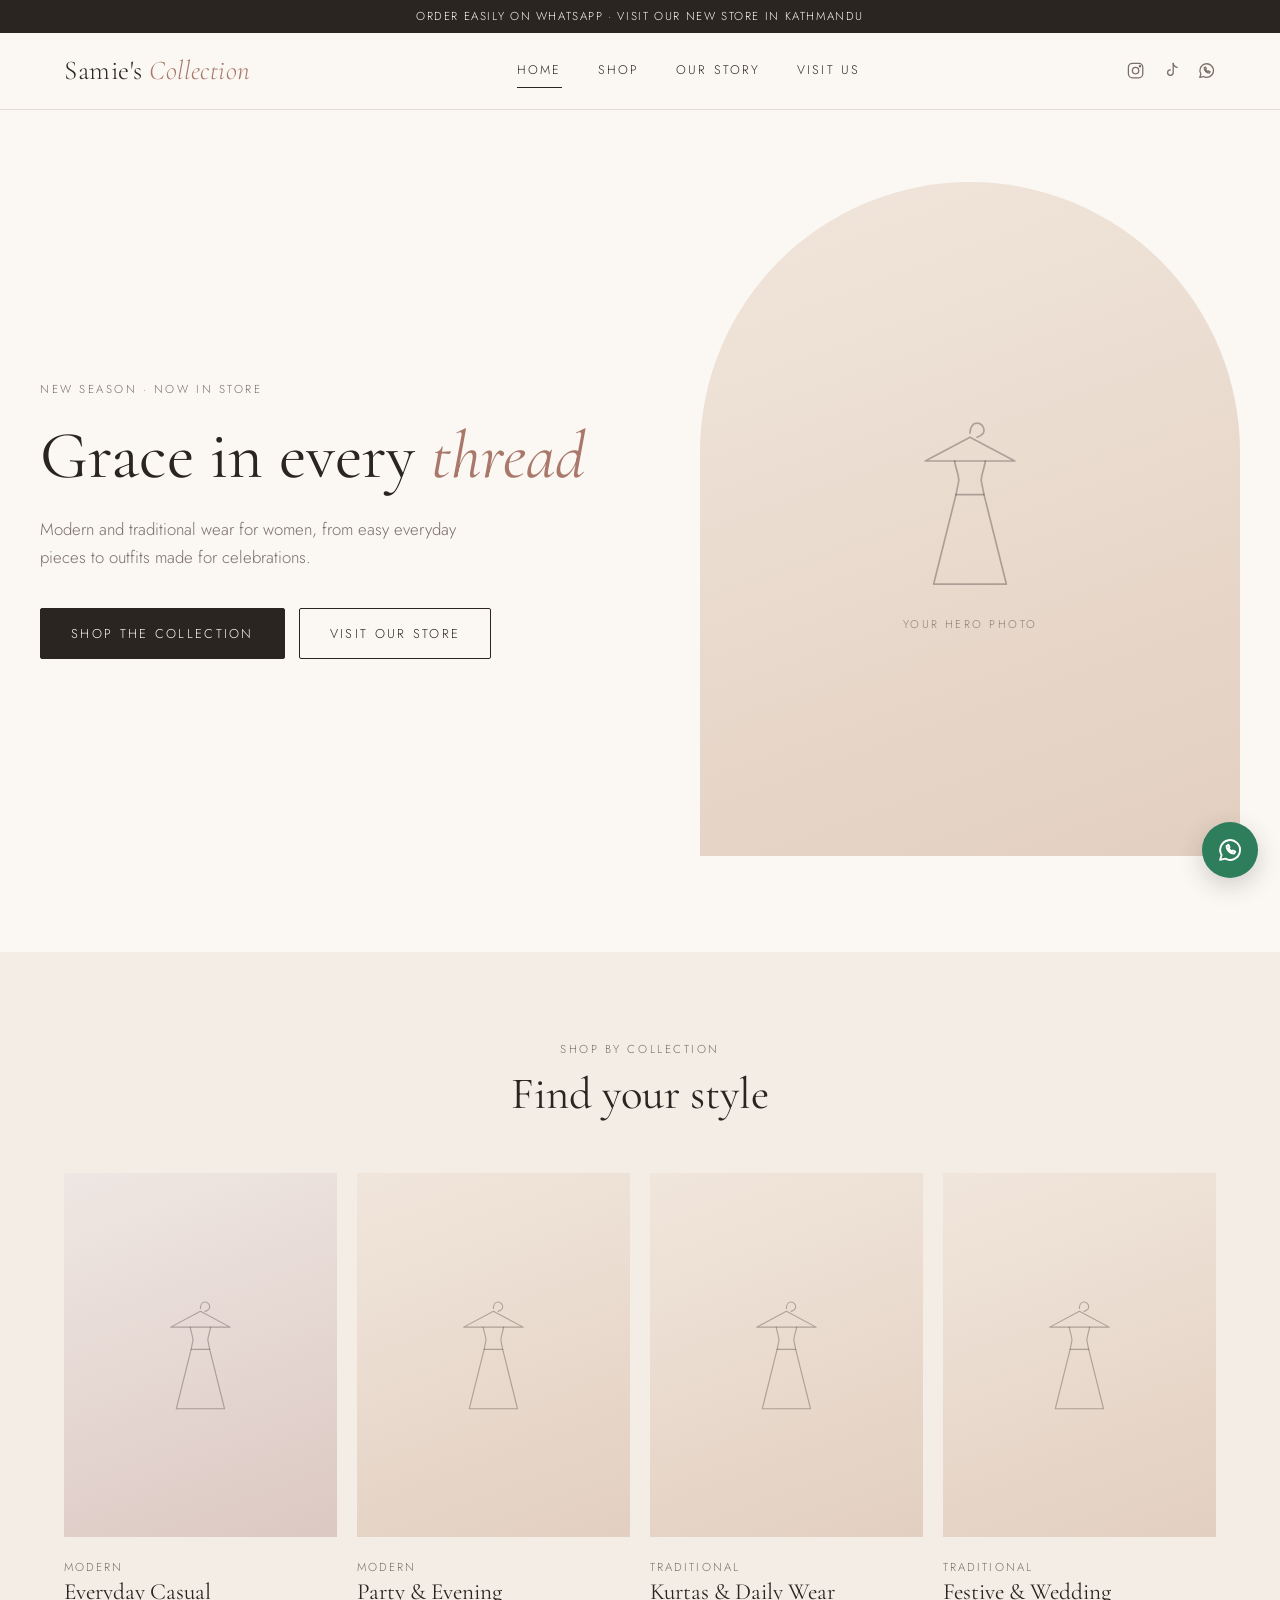
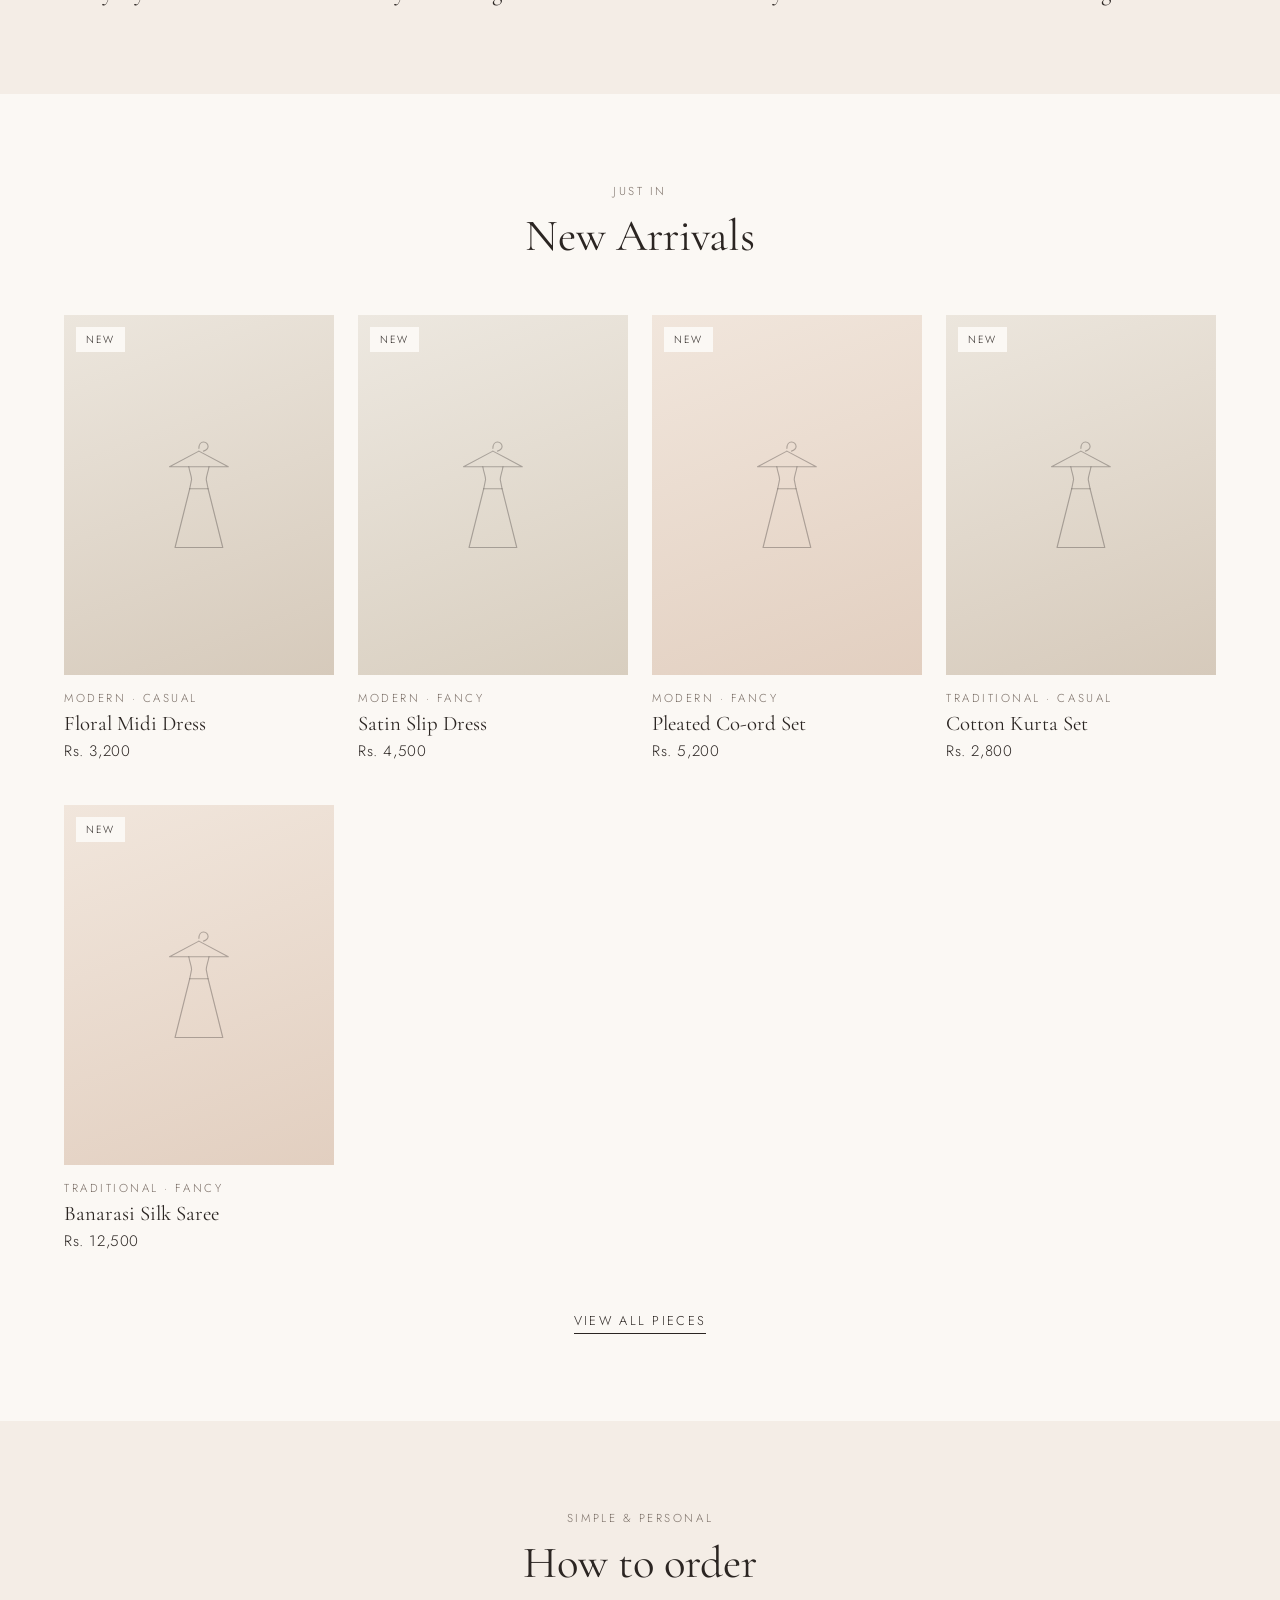
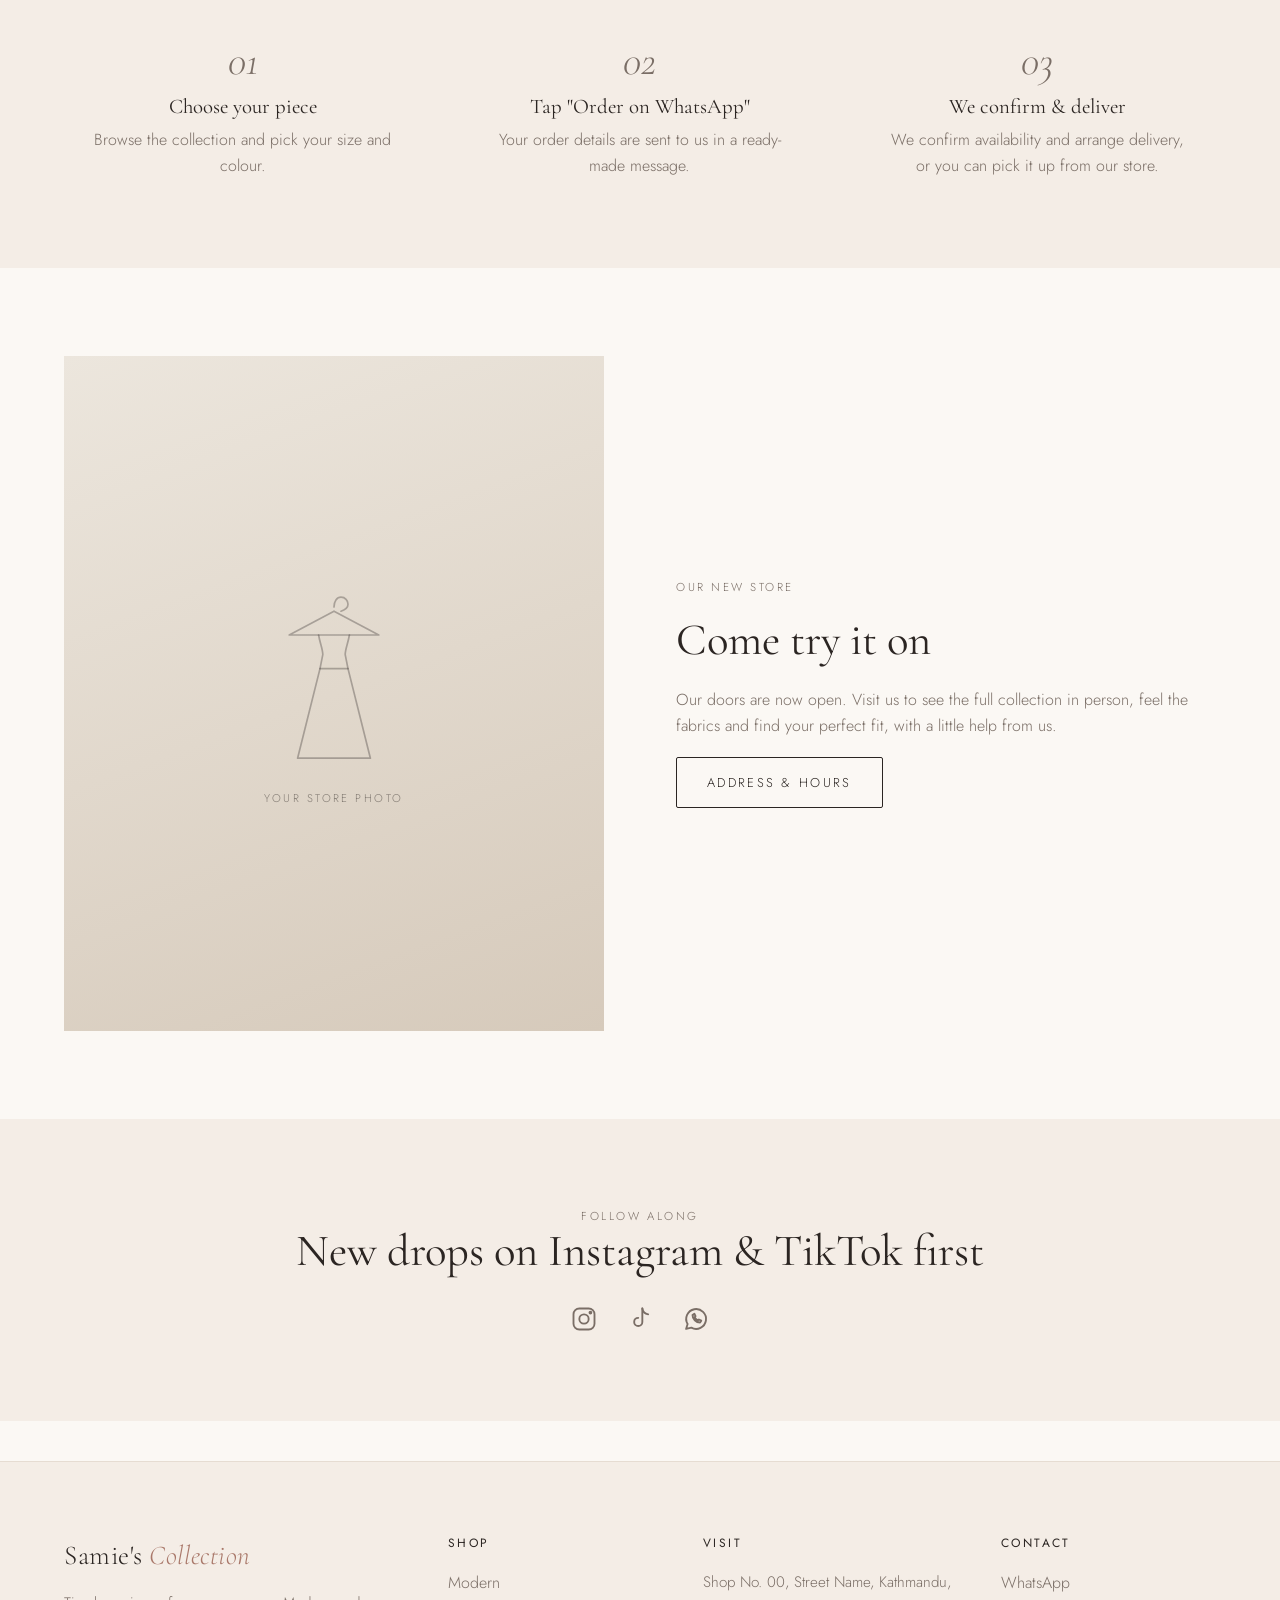
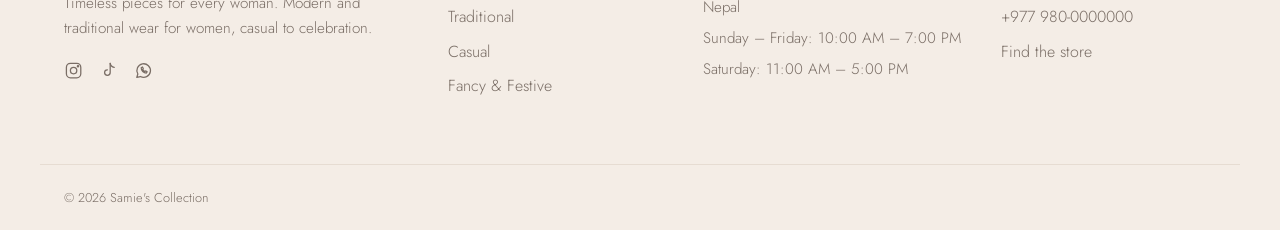
==== index.html @ 97e33ad8 "First version of Samie's Collection website Co-Authored-By: Claude Opus 5.5 <noreply@anthropic.com>" ====
<!DOCTYPE html>
<html lang="en">
<head>
  <meta charset="UTF-8">
  <meta name="viewport" content="width=device-width, initial-scale=1.0">
  <title>Samie's Collection | Modern &amp; Traditional Women's Wear</title>
  <meta name="description" content="Samie's Collection: modern and traditional women's clothing, casual to festive. Shop online and order on WhatsApp, or visit our store in Kathmandu.">
  <link rel="preconnect" href="https://fonts.googleapis.com">
  <link rel="preconnect" href="https://fonts.gstatic.com" crossorigin>
  <link href="https://fonts.googleapis.com/css2?family=Cormorant+Garamond:ital,wght@0,400;0,500;1,400&family=Jost:wght@300;400&display=swap" rel="stylesheet">
  <link rel="stylesheet" href="css/style.css">
</head>
<body data-page="home">
  <header id="site-header"></header>

  <main>
    <!-- Hero -->
    <section class="container hero">
      <div class="hero-text">
        <p class="eyebrow">New Season · Now in Store</p>
        <h1>Grace in every <em>thread</em></h1>
        <p class="lead">Modern and traditional wear for women, from easy everyday pieces to outfits made for celebrations.</p>
        <div class="hero-actions">
          <a class="btn" href="shop.html">Shop the Collection</a>
          <a class="btn btn-outline" href="contact.html">Visit Our Store</a>
        </div>
      </div>
      <!-- Replace with your photo: save it as images/hero.jpg -->
      <div class="hero-img" data-ph="hero" data-src="images/hero.jpg" data-label="Your hero photo"></div>
    </section>

    <!-- Collections -->
    <section class="section section-alt">
      <div class="container">
        <div class="section-head">
          <p class="eyebrow">Shop by Collection</p>
          <h2>Find your style</h2>
        </div>
        <div class="tiles">
          <a class="tile" href="shop.html?style=Modern&amp;occasion=Casual">
            <div class="tile-img" data-ph="modern-casual" data-src="images/collection-modern-casual.jpg"></div>
            <div class="tile-label"><span>Modern</span><h3>Everyday Casual</h3></div>
          </a>
          <a class="tile" href="shop.html?style=Modern&amp;occasion=Fancy">
            <div class="tile-img" data-ph="modern-fancy-x" data-src="images/collection-modern-fancy.jpg"></div>
            <div class="tile-label"><span>Modern</span><h3>Party &amp; Evening</h3></div>
          </a>
          <a class="tile" href="shop.html?style=Traditional&amp;occasion=Casual">
            <div class="tile-img" data-ph="trad-casual-z" data-src="images/collection-traditional-casual.jpg"></div>
            <div class="tile-label"><span>Traditional</span><h3>Kurtas &amp; Daily Wear</h3></div>
          </a>
          <a class="tile" href="shop.html?style=Traditional&amp;occasion=Fancy">
            <div class="tile-img" data-ph="trad-fancy" data-src="images/collection-traditional-fancy.jpg"></div>
            <div class="tile-label"><span>Traditional</span><h3>Festive &amp; Wedding</h3></div>
          </a>
        </div>
      </div>
    </section>

    <!-- New arrivals -->
    <section class="section">
      <div class="container">
        <div class="section-head">
          <p class="eyebrow">Just In</p>
          <h2>New Arrivals</h2>
        </div>
        <div class="grid" id="new-arrivals"></div>
        <div class="section-foot"><a class="link-underline" href="shop.html">View all pieces</a></div>
      </div>
    </section>

    <!-- How to order -->
    <section class="section section-alt">
      <div class="container">
        <div class="section-head">
          <p class="eyebrow">Simple &amp; Personal</p>
          <h2>How to order</h2>
        </div>
        <div class="steps">
          <div class="step">
            <p class="step-num">01</p>
            <h3>Choose your piece</h3>
            <p>Browse the collection and pick your size and colour.</p>
          </div>
          <div class="step">
            <p class="step-num">02</p>
            <h3>Tap "Order on WhatsApp"</h3>
            <p>Your order details are sent to us in a ready-made message.</p>
          </div>
          <div class="step">
            <p class="step-num">03</p>
            <h3>We confirm &amp; deliver</h3>
            <p>We confirm availability and arrange delivery, or you can pick it up from our store.</p>
          </div>
        </div>
      </div>
    </section>

    <!-- Visit -->
    <section class="section">
      <div class="container split">
        <div class="split-img" data-ph="store-front" data-src="images/store.jpg" data-label="Your store photo"></div>
        <div>
          <p class="eyebrow">Our New Store</p>
          <h2>Come try it on</h2>
          <p>Our doors are now open. Visit us to see the full collection in person, feel the fabrics and find your perfect fit, with a little help from us.</p>
          <a class="btn btn-outline" href="contact.html">Address &amp; Hours</a>
        </div>
      </div>
    </section>

    <!-- Social -->
    <section class="section section-alt social-band">
      <div class="container">
        <p class="eyebrow">Follow Along</p>
        <h2>New drops on Instagram &amp; TikTok first</h2>
        <div class="social" data-social></div>
      </div>
    </section>
  </main>

  <footer id="site-footer"></footer>

  <script src="js/store-data.js"></script>
  <script src="js/main.js"></script>
</body>
</html>
---- css/style.css ----
/* Samie's Collection — elegant & minimal */

:root {
  --bg: #FBF8F4;
  --surface: #F4EDE6;
  --ink: #2B2522;
  --muted: #7A6E66;
  --line: #E6DCD2;
  --accent: #A9786A;      /* dusty rose */
  --accent-dark: #8C5F52;
  --wa: #2E7D5B;
  --serif: "Cormorant Garamond", Georgia, serif;
  --sans: "Jost", "Helvetica Neue", Arial, sans-serif;
  --radius: 2px;
}

* { box-sizing: border-box; margin: 0; padding: 0; }
html { scroll-behavior: smooth; }
body {
  background: var(--bg);
  color: var(--ink);
  font-family: var(--sans);
  font-weight: 300;
  line-height: 1.65;
  -webkit-font-smoothing: antialiased;
}
img { display: block; max-width: 100%; }
a { color: inherit; text-decoration: none; }
button { font: inherit; color: inherit; background: none; border: 0; cursor: pointer; }
svg { width: 1.2em; height: 1.2em; flex-shrink: 0; }

.container { width: 100%; max-width: 1200px; margin: 0 auto; padding: 0 24px; }
.muted { color: var(--muted); }

h1, h2, h3 { font-family: var(--serif); font-weight: 400; line-height: 1.15; }
h1 { font-size: clamp(2.4rem, 6vw, 4.2rem); }
h2 { font-size: clamp(1.9rem, 4vw, 2.8rem); }
h3 { font-size: 1.3rem; }
.eyebrow {
  font-size: 0.72rem;
  letter-spacing: 0.22em;
  text-transform: uppercase;
  color: var(--muted);
}

/* ---------- Buttons ---------- */
.btn {
  display: inline-flex;
  align-items: center;
  justify-content: center;
  gap: 0.6em;
  padding: 14px 30px;
  background: var(--ink);
  color: var(--bg);
  font-size: 0.8rem;
  letter-spacing: 0.18em;
  text-transform: uppercase;
  border: 1px solid var(--ink);
  border-radius: var(--radius);
  transition: background 0.25s, color 0.25s;
}
.btn:hover { background: transparent; color: var(--ink); }
.btn-outline { background: transparent; color: var(--ink); }
.btn-outline:hover { background: var(--ink); color: var(--bg); }
.btn-wa { background: var(--wa); border-color: var(--wa); }
.btn-wa:hover { background: transparent; color: var(--wa); }
.link-underline {
  font-size: 0.8rem;
  letter-spacing: 0.18em;
  text-transform: uppercase;
  border-bottom: 1px solid currentColor;
  padding-bottom: 3px;
}

/* ---------- Header ---------- */
.site-header {
  position: sticky;
  top: 0;
  z-index: 50;
  background: rgba(251, 248, 244, 0.94);
  backdrop-filter: blur(8px);
  border-bottom: 1px solid var(--line);
}
.announce {
  background: var(--ink);
  color: var(--bg);
  text-align: center;
  font-size: 0.72rem;
  letter-spacing: 0.14em;
  text-transform: uppercase;
  padding: 7px 16px;
}
.header-inner {
  display: flex;
  align-items: center;
  justify-content: space-between;
  height: 76px;
  gap: 24px;
}
.logo { display: flex; align-items: center; }
.logo img { max-height: 52px; width: auto; }
.logo.has-img .logo-text { display: none; }
.logo-text {
  font-family: var(--serif);
  font-size: 1.7rem;
  letter-spacing: 0.02em;
  white-space: nowrap;
}
.logo-text em { font-style: italic; color: var(--accent); }

.nav { display: flex; gap: 36px; }
.nav a {
  font-size: 0.78rem;
  letter-spacing: 0.18em;
  text-transform: uppercase;
  padding: 6px 0;
  border-bottom: 1px solid transparent;
  transition: border-color 0.2s;
}
.nav a:hover, .nav a.active { border-color: var(--ink); }

.header-social, .social { display: flex; gap: 16px; }
.header-social a, .social a { color: var(--muted); transition: color 0.2s; display: flex; }
.header-social a:hover, .social a:hover { color: var(--ink); }
.menu-btn { display: none; }
.menu-btn svg { width: 26px; height: 26px; }

/* ---------- Image placeholder ---------- */
.img-frame { position: relative; width: 100%; height: 100%; overflow: hidden; }
.img-frame img { position: absolute; inset: 0; width: 100%; height: 100%; object-fit: cover; }
.ph {
  position: absolute;
  inset: 0;
  display: flex;
  flex-direction: column;
  align-items: center;
  justify-content: center;
  gap: 14px;
  background: linear-gradient(160deg, var(--ph-a), var(--ph-b));
  color: rgba(43, 37, 34, 0.32);
}
.ph svg { width: 34%; height: auto; max-width: 140px; }
.ph span {
  font-size: 0.7rem;
  letter-spacing: 0.22em;
  text-transform: uppercase;
  color: rgba(43, 37, 34, 0.5);
}

/* ---------- Hero ---------- */
.hero {
  display: grid;
  grid-template-columns: 1.05fr 0.95fr;
  align-items: center;
  gap: 64px;
  padding: 72px 0 96px;
}
.hero h1 { margin: 18px 0 22px; }
.hero h1 em { font-style: italic; color: var(--accent); }
.hero p.lead { color: var(--muted); max-width: 440px; margin-bottom: 36px; font-size: 1.05rem; }
.hero-actions { display: flex; gap: 14px; flex-wrap: wrap; }
.hero-img {
  aspect-ratio: 4 / 5;
  border-radius: 999px 999px 0 0;
  overflow: hidden;
}

/* ---------- Sections ---------- */
.section { padding: 88px 0; }
.section-alt { background: var(--surface); }
.section-head { text-align: center; margin-bottom: 52px; }
.section-head h2 { margin-top: 10px; }
.section-head p.muted { max-width: 520px; margin: 14px auto 0; }
.section-foot { text-align: center; margin-top: 52px; }

/* Collection tiles */
.tiles { display: grid; grid-template-columns: repeat(4, 1fr); gap: 20px; }
.tile { position: relative; display: block; }
.tile-img { aspect-ratio: 3 / 4; overflow: hidden; }
.tile-img .img-frame { transition: transform 0.6s ease; }
.tile:hover .tile-img .img-frame { transform: scale(1.04); }
.tile-label { padding-top: 16px; }
.tile-label h3 { font-size: 1.45rem; }
.tile-label span { font-size: 0.72rem; letter-spacing: 0.18em; text-transform: uppercase; color: var(--muted); }

/* Product grid & card */
.grid { display: grid; grid-template-columns: repeat(4, 1fr); gap: 40px 24px; }
.card { display: block; }
.card-img { position: relative; aspect-ratio: 3 / 4; overflow: hidden; background: var(--surface); }
.card-img .img-frame { transition: transform 0.6s ease; }
.card:hover .card-img .img-frame { transform: scale(1.04); }
.badges { position: absolute; top: 12px; left: 12px; display: flex; gap: 6px; }
.badge {
  background: var(--bg);
  font-size: 0.65rem;
  letter-spacing: 0.16em;
  text-transform: uppercase;
  padding: 4px 10px;
}
.badge-sale { background: var(--accent); color: #fff; }
.card-body { padding-top: 14px; }
.card-body h3 { margin: 4px 0 4px; }
.price { font-size: 0.95rem; letter-spacing: 0.04em; }
.price s { color: var(--muted); margin-left: 8px; font-size: 0.85em; }

/* How to order */
.steps { display: grid; grid-template-columns: repeat(3, 1fr); gap: 40px; text-align: center; }
.step-num {
  font-family: var(--serif);
  font-size: 2.6rem;
  font-style: italic;
  color: var(--accent);
  line-height: 1;
}
.step h3 { margin: 12px 0 8px; }
.step p { color: var(--muted); max-width: 300px; margin: 0 auto; }

/* Social band */
.social-band { text-align: center; }
.social-band .social { justify-content: center; margin: 28px 0 0; gap: 28px; }
.social-band .social a svg { width: 28px; height: 28px; }

/* Split block (visit / about) */
.split { display: grid; grid-template-columns: 1fr 1fr; gap: 72px; align-items: center; }
.split-img { aspect-ratio: 4 / 5; overflow: hidden; }
.split h2 { margin: 10px 0 20px; }
.split p { color: var(--muted); margin-bottom: 18px; }

/* ---------- Page header ---------- */
.page-head { text-align: center; padding: 64px 0 40px; }
.page-head h1 { margin-top: 10px; font-size: clamp(2.2rem, 5vw, 3.4rem); }

/* ---------- Shop filters ---------- */
.filters {
  display: flex;
  flex-wrap: wrap;
  align-items: center;
  justify-content: space-between;
  gap: 18px 28px;
  padding: 18px 0;
  border-top: 1px solid var(--line);
  border-bottom: 1px solid var(--line);
  margin-bottom: 44px;
}
.filter-groups { display: flex; flex-wrap: wrap; gap: 18px 32px; }
.chips { display: flex; gap: 6px; flex-wrap: wrap; }
.chips button, .pills button {
  padding: 7px 16px;
  border: 1px solid var(--line);
  font-size: 0.78rem;
  letter-spacing: 0.08em;
  border-radius: 999px;
  transition: all 0.2s;
}
.chips button:hover, .pills button:hover { border-color: var(--ink); }
.chips button.active, .pills button.active { background: var(--ink); border-color: var(--ink); color: var(--bg); }
.selects { display: flex; gap: 12px; align-items: center; }
select {
  font: inherit;
  font-size: 0.85rem;
  color: var(--ink);
  background: transparent;
  border: 1px solid var(--line);
  padding: 8px 12px;
  border-radius: var(--radius);
}
.shop-meta { display: flex; justify-content: space-between; align-items: baseline; margin-bottom: 20px; }
.empty { grid-column: 1 / -1; text-align: center; color: var(--muted); padding: 60px 0; }
.empty a:not(.btn) { color: var(--accent-dark); border-bottom: 1px solid currentColor; }
.empty h2 { margin-bottom: 24px; color: var(--ink); }

/* ---------- Product page ---------- */
.crumbs { font-size: 0.8rem; color: var(--muted); padding: 28px 0; }
.crumbs a:hover { color: var(--ink); }
.product-layout { display: grid; grid-template-columns: 1.1fr 0.9fr; gap: 64px; align-items: start; }
.gallery-main { aspect-ratio: 3 / 4; background: var(--surface); }
.thumbs { display: grid; grid-template-columns: repeat(5, 1fr); gap: 10px; margin-top: 10px; }
.thumbs button { aspect-ratio: 3 / 4; opacity: 0.6; border: 1px solid transparent; }
.thumbs button.active { opacity: 1; border-color: var(--ink); }
.product-info { position: sticky; top: 130px; }
.product-info h1 { font-size: clamp(2rem, 4vw, 2.8rem); margin: 10px 0 12px; }
.price-lg { font-size: 1.25rem; margin-bottom: 22px; }
.description { color: var(--muted); margin-bottom: 30px; }
.option { margin-bottom: 22px; }
.option-label { font-size: 0.78rem; letter-spacing: 0.14em; text-transform: uppercase; margin-bottom: 10px; }
.option-label span { color: var(--muted); text-transform: none; letter-spacing: 0.04em; }
.pills { display: flex; flex-wrap: wrap; gap: 8px; }
.pills button { border-radius: var(--radius); min-width: 52px; }
.form-hint { color: var(--accent-dark); font-size: 0.9rem; margin-bottom: 12px; }
.product-info .btn { width: 100%; margin-bottom: 12px; }
.product-info .btn:first-of-type { margin-top: 8px; }
.perks { list-style: none; margin-top: 26px; border-top: 1px solid var(--line); }
.perks li { padding: 14px 0; border-bottom: 1px solid var(--line); color: var(--muted); font-size: 0.92rem; }
.perks a { color: var(--ink); border-bottom: 1px solid currentColor; }

/* ---------- Contact ---------- */
.contact-grid { display: grid; grid-template-columns: 0.9fr 1.1fr; gap: 64px; align-items: start; }
.contact-block { margin-bottom: 34px; }
.contact-block h3 { margin-bottom: 10px; }
.contact-block p, .hours-row { color: var(--muted); }
.hours-row { display: flex; justify-content: space-between; max-width: 340px; padding: 8px 0; border-bottom: 1px solid var(--line); }
.contact-actions { display: flex; gap: 12px; flex-wrap: wrap; }
.map { width: 100%; aspect-ratio: 4 / 3.4; border: 0; filter: grayscale(0.35) sepia(0.12); }

/* ---------- Footer ---------- */
.site-footer { background: var(--surface); border-top: 1px solid var(--line); padding: 72px 0 0; margin-top: 40px; }
.footer-grid { display: grid; grid-template-columns: 1.6fr 1fr 1.2fr 1fr; gap: 40px; }
.footer-logo { margin-bottom: 12px; }
.footer-grid .social { margin-top: 20px; }
.footer-grid h4 {
  font-weight: 400;
  font-size: 0.75rem;
  letter-spacing: 0.2em;
  text-transform: uppercase;
  margin-bottom: 16px;
}
.footer-grid > div > a { display: block; color: var(--muted); margin-bottom: 8px; }
.footer-grid > div > a:hover { color: var(--ink); }
.footer-grid p.muted { margin-bottom: 6px; font-size: 0.95rem; }
.footer-bottom {
  margin-top: 56px;
  padding-top: 22px;
  padding-bottom: 22px;
  border-top: 1px solid var(--line);
  font-size: 0.8rem;
  color: var(--muted);
}

/* Floating WhatsApp button */
.wa-fab {
  position: fixed;
  right: 22px;
  bottom: 22px;
  z-index: 60;
  width: 56px;
  height: 56px;
  border-radius: 50%;
  background: var(--wa);
  color: #fff;
  display: flex;
  align-items: center;
  justify-content: center;
  box-shadow: 0 8px 24px rgba(43, 37, 34, 0.2);
  transition: transform 0.2s;
}
.wa-fab:hover { transform: translateY(-3px); }
.wa-fab svg { width: 28px; height: 28px; }

/* ---------- Responsive ---------- */
@media (max-width: 1000px) {
  .grid, .tiles { grid-template-columns: repeat(3, 1fr); }
  .footer-grid { grid-template-columns: 1fr 1fr; }
  .header-social { display: none; }
}

@media (max-width: 760px) {
  .container { padding: 0 16px; }
  .header-inner { height: 64px; }
  .logo-text { font-size: 1.45rem; }
  .menu-btn { display: flex; }
  .nav {
    position: absolute;
    top: 100%;
    left: 0;
    right: 0;
    flex-direction: column;
    gap: 0;
    background: var(--bg);
    border-bottom: 1px solid var(--line);
    display: none;
  }
  .nav.open { display: flex; }
  .nav a { padding: 16px; border-bottom: 1px solid var(--line); }
  .nav a.active { border-color: var(--line); color: var(--accent); }

  .hero { grid-template-columns: 1fr; gap: 36px; padding: 36px 0 64px; }
  .hero-img { order: -1; max-width: 360px; width: 100%; margin: 0 auto; }
  .hero-text { text-align: center; }
  .hero p.lead { margin-left: auto; margin-right: auto; }
  .hero-actions { justify-content: center; }

  .section { padding: 64px 0; }
  .grid, .tiles { grid-template-columns: repeat(2, 1fr); gap: 28px 14px; }
  .tile-label h3 { font-size: 1.2rem; }
  .card-body h3 { font-size: 1.12rem; }
  .steps { grid-template-columns: 1fr; gap: 36px; }
  .split, .product-layout, .contact-grid { grid-template-columns: 1fr; gap: 36px; }
  .product-info { position: static; }
  .filters { flex-direction: column; align-items: stretch; }
  .filter-groups { flex-direction: column; gap: 12px; }
  .selects select { flex: 1; }
  .footer-grid { grid-template-columns: 1fr; gap: 32px; }
}

.values .step-num { font-size: 1.8rem; margin-bottom: 10px; }
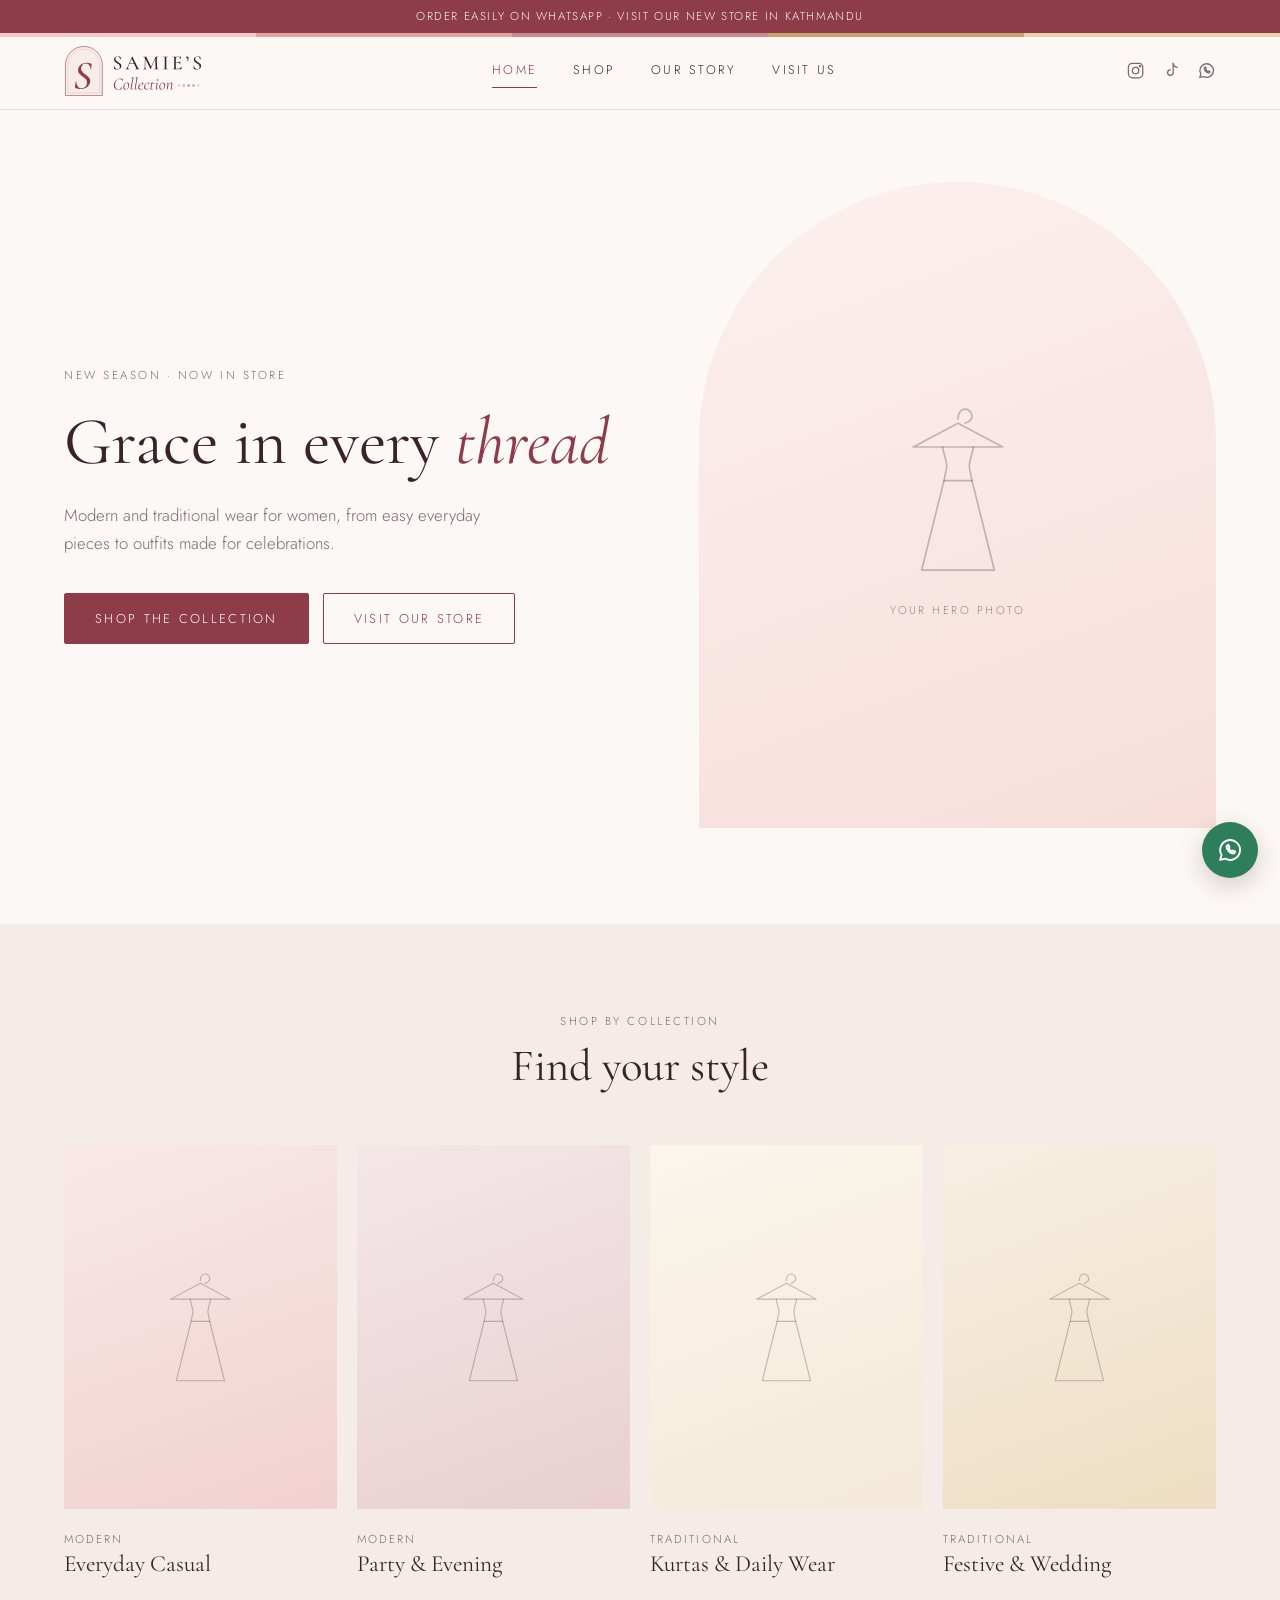
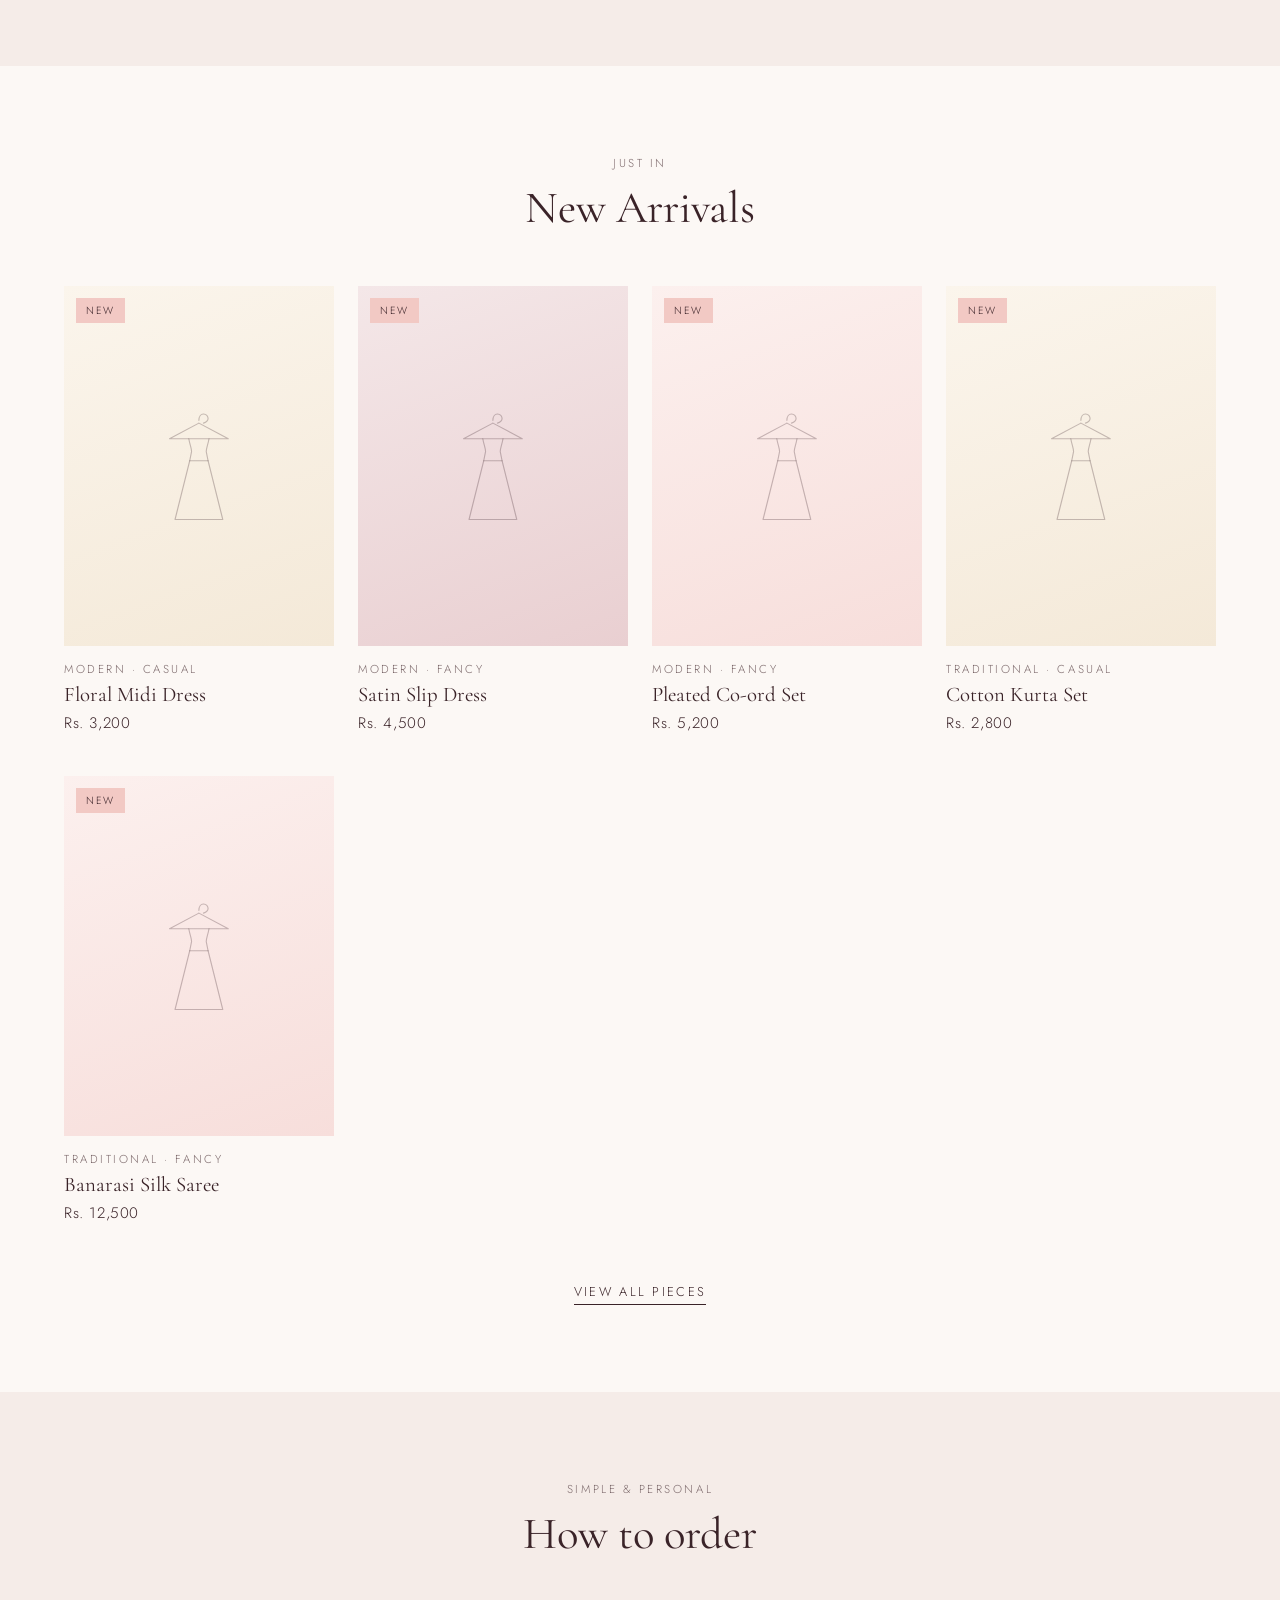
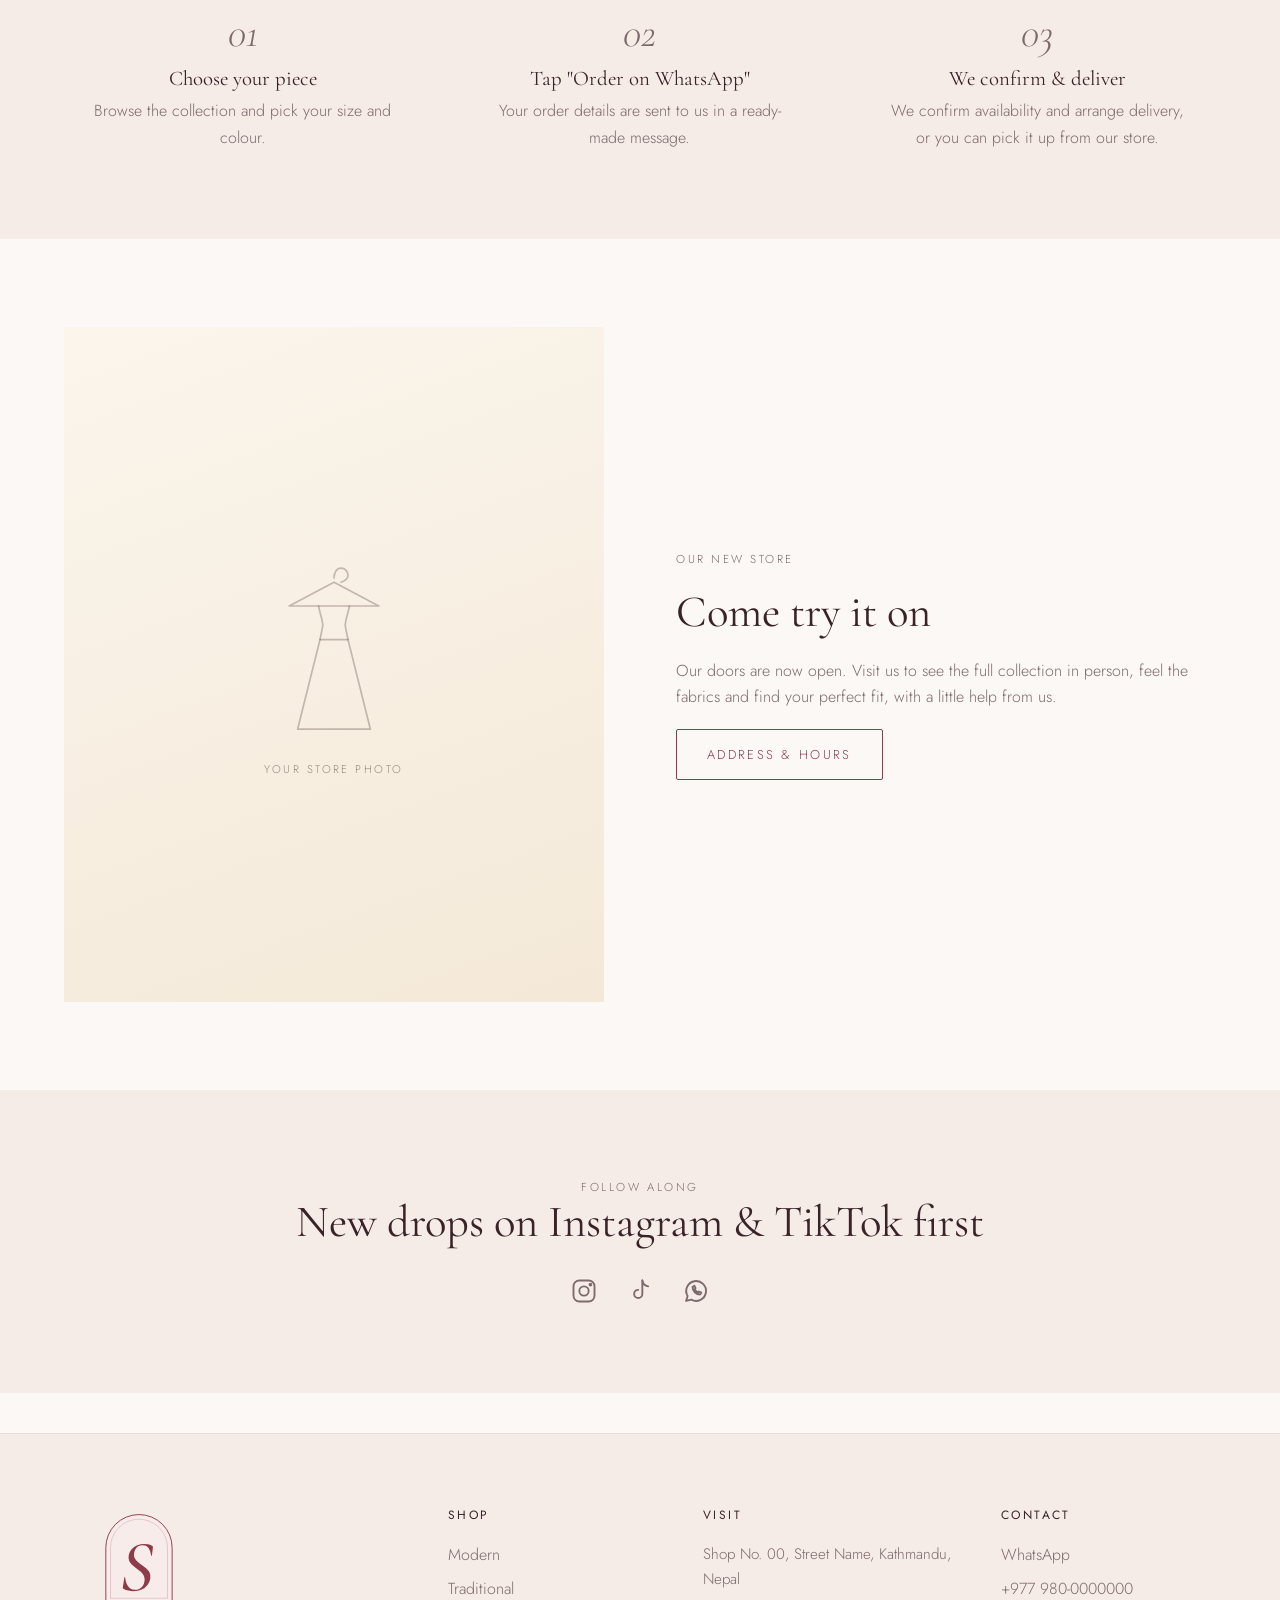
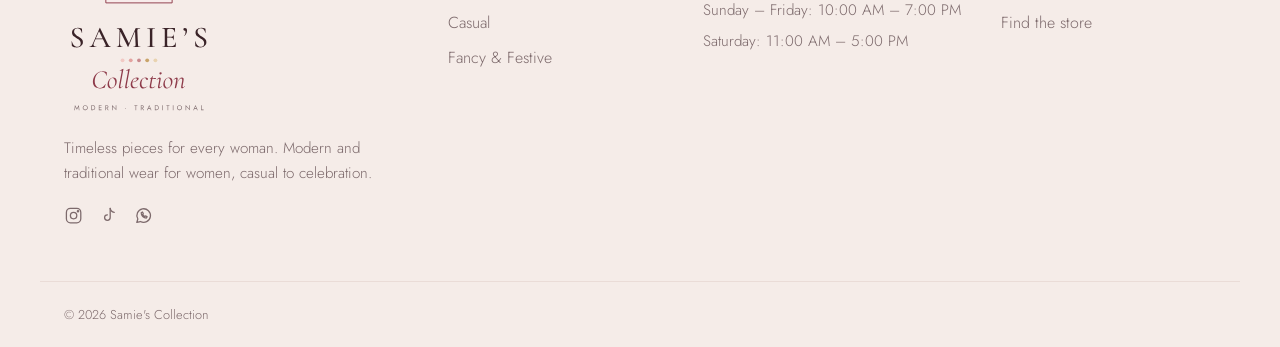
==== commit 37f5bd81: "Add Boutique Arch logo, favicons and Rosewood & Gold colours Co-Authored-By: Claude Opus 5.5 <norepl" ====
--- a/index.html
+++ b/index.html
@@ -8,6 +8,9 @@
   <link rel="preconnect" href="https://fonts.googleapis.com">
   <link rel="preconnect" href="https://fonts.gstatic.com" crossorigin>
   <link href="https://fonts.googleapis.com/css2?family=Cormorant+Garamond:ital,wght@0,400;0,500;1,400&family=Jost:wght@300;400&display=swap" rel="stylesheet">
+  <link rel="icon" type="image/svg+xml" href="images/brand/favicon.svg">
+  <link rel="icon" type="image/png" href="images/brand/favicon-48.png">
+  <link rel="apple-touch-icon" href="images/brand/apple-touch-icon.png">
   <link rel="stylesheet" href="css/style.css">
 </head>
 <body data-page="home">
@@ -38,19 +41,19 @@
         </div>
         <div class="tiles">
           <a class="tile" href="shop.html?style=Modern&amp;occasion=Casual">
-            <div class="tile-img" data-ph="modern-casual" data-src="images/collection-modern-casual.jpg"></div>
+            <div class="tile-img" data-ph="1" data-src="images/collection-modern-casual.jpg"></div>
             <div class="tile-label"><span>Modern</span><h3>Everyday Casual</h3></div>
           </a>
           <a class="tile" href="shop.html?style=Modern&amp;occasion=Fancy">
-            <div class="tile-img" data-ph="modern-fancy-x" data-src="images/collection-modern-fancy.jpg"></div>
+            <div class="tile-img" data-ph="2" data-src="images/collection-modern-fancy.jpg"></div>
             <div class="tile-label"><span>Modern</span><h3>Party &amp; Evening</h3></div>
           </a>
           <a class="tile" href="shop.html?style=Traditional&amp;occasion=Casual">
-            <div class="tile-img" data-ph="trad-casual-z" data-src="images/collection-traditional-casual.jpg"></div>
+            <div class="tile-img" data-ph="4" data-src="images/collection-traditional-casual.jpg"></div>
             <div class="tile-label"><span>Traditional</span><h3>Kurtas &amp; Daily Wear</h3></div>
           </a>
           <a class="tile" href="shop.html?style=Traditional&amp;occasion=Fancy">
-            <div class="tile-img" data-ph="trad-fancy" data-src="images/collection-traditional-fancy.jpg"></div>
+            <div class="tile-img" data-ph="3" data-src="images/collection-traditional-fancy.jpg"></div>
             <div class="tile-label"><span>Traditional</span><h3>Festive &amp; Wedding</h3></div>
           </a>
         </div>
--- a/css/style.css
+++ b/css/style.css
@@ -1,13 +1,20 @@
 /* Samie's Collection — elegant & minimal */
 
 :root {
-  --bg: #FBF8F4;
-  --surface: #F4EDE6;
-  --ink: #2B2522;
-  --muted: #7A6E66;
-  --line: #E6DCD2;
-  --accent: #A9786A;      /* dusty rose */
-  --accent-dark: #8C5F52;
+  /* Palette: Rosewood & Gold */
+  --bg: #FCF8F5;          /* ivory */
+  --surface: #F5ECE8;
+  --ink: #3A2328;         /* deep cocoa */
+  --muted: #7D6A6C;
+  --line: #EADCD7;
+  --accent: #8E3B4A;      /* rosewood */
+  --accent-dark: #74303C;
+  /* soft accents: blush, rose, mauve, gold, champagne */
+  --c1: #F2C9C4;
+  --c2: #E3A3A0;
+  --c3: #C98A8E;
+  --c4: #C9A46A;
+  --c5: #E9D3B0;
   --wa: #2E7D5B;
   --serif: "Cormorant Garamond", Georgia, serif;
   --sans: "Jost", "Helvetica Neue", Arial, sans-serif;
@@ -50,18 +57,18 @@
   justify-content: center;
   gap: 0.6em;
   padding: 14px 30px;
-  background: var(--ink);
-  color: var(--bg);
+  background: var(--accent);
+  color: #fff;
   font-size: 0.8rem;
   letter-spacing: 0.18em;
   text-transform: uppercase;
-  border: 1px solid var(--ink);
+  border: 1px solid var(--accent);
   border-radius: var(--radius);
   transition: background 0.25s, color 0.25s;
 }
-.btn:hover { background: transparent; color: var(--ink); }
-.btn-outline { background: transparent; color: var(--ink); }
-.btn-outline:hover { background: var(--ink); color: var(--bg); }
+.btn:hover { background: transparent; color: var(--accent); }
+.btn-outline { background: transparent; color: var(--accent); }
+.btn-outline:hover { background: var(--accent); color: #fff; }
 .btn-wa { background: var(--wa); border-color: var(--wa); }
 .btn-wa:hover { background: transparent; color: var(--wa); }
 .link-underline {
@@ -77,12 +84,13 @@
   position: sticky;
   top: 0;
   z-index: 50;
-  background: rgba(251, 248, 244, 0.94);
+  background: rgba(252, 248, 245, 0.94);
   backdrop-filter: blur(8px);
   border-bottom: 1px solid var(--line);
 }
 .announce {
-  background: var(--ink);
+  position: relative;
+  background: var(--accent);
   color: var(--bg);
   text-align: center;
   font-size: 0.72rem;
@@ -98,7 +106,7 @@
   gap: 24px;
 }
 .logo { display: flex; align-items: center; }
-.logo img { max-height: 52px; width: auto; }
+.logo img { height: 52px; width: auto; }
 .logo.has-img .logo-text { display: none; }
 .logo-text {
   font-family: var(--serif);
@@ -117,7 +125,7 @@
   border-bottom: 1px solid transparent;
   transition: border-color 0.2s;
 }
-.nav a:hover, .nav a.active { border-color: var(--ink); }
+.nav a:hover, .nav a.active { border-color: var(--accent); color: var(--accent); }
 
 .header-social, .social { display: flex; gap: 16px; }
 .header-social a, .social a { color: var(--muted); transition: color 0.2s; display: flex; }
@@ -137,14 +145,14 @@
   justify-content: center;
   gap: 14px;
   background: linear-gradient(160deg, var(--ph-a), var(--ph-b));
-  color: rgba(43, 37, 34, 0.32);
+  color: rgba(58, 35, 40, 0.28);
 }
 .ph svg { width: 34%; height: auto; max-width: 140px; }
 .ph span {
   font-size: 0.7rem;
   letter-spacing: 0.22em;
   text-transform: uppercase;
-  color: rgba(43, 37, 34, 0.5);
+  color: rgba(58, 35, 40, 0.5);
 }
 
 /* ---------- Hero ---------- */
@@ -153,7 +161,8 @@
   grid-template-columns: 1.05fr 0.95fr;
   align-items: center;
   gap: 64px;
-  padding: 72px 0 96px;
+  padding-top: 72px;
+  padding-bottom: 96px;
 }
 .hero h1 { margin: 18px 0 22px; }
 .hero h1 em { font-style: italic; color: var(--accent); }
@@ -191,13 +200,14 @@
 .card:hover .card-img .img-frame { transform: scale(1.04); }
 .badges { position: absolute; top: 12px; left: 12px; display: flex; gap: 6px; }
 .badge {
-  background: var(--bg);
+  background: var(--c1);
+  color: var(--ink);
   font-size: 0.65rem;
   letter-spacing: 0.16em;
   text-transform: uppercase;
   padding: 4px 10px;
 }
-.badge-sale { background: var(--accent); color: #fff; }
+.badge-sale { background: var(--c4); color: var(--ink); }
 .card-body { padding-top: 14px; }
 .card-body h3 { margin: 4px 0 4px; }
 .price { font-size: 0.95rem; letter-spacing: 0.04em; }
@@ -227,7 +237,7 @@
 .split p { color: var(--muted); margin-bottom: 18px; }
 
 /* ---------- Page header ---------- */
-.page-head { text-align: center; padding: 64px 0 40px; }
+.page-head { text-align: center; padding-top: 64px; padding-bottom: 40px; }
 .page-head h1 { margin-top: 10px; font-size: clamp(2.2rem, 5vw, 3.4rem); }
 
 /* ---------- Shop filters ---------- */
@@ -252,8 +262,8 @@
   border-radius: 999px;
   transition: all 0.2s;
 }
-.chips button:hover, .pills button:hover { border-color: var(--ink); }
-.chips button.active, .pills button.active { background: var(--ink); border-color: var(--ink); color: var(--bg); }
+.chips button:hover, .pills button:hover { border-color: var(--accent); }
+.chips button.active, .pills button.active { background: var(--accent); border-color: var(--accent); color: #fff; }
 .selects { display: flex; gap: 12px; align-items: center; }
 select {
   font: inherit;
@@ -276,7 +286,7 @@
 .gallery-main { aspect-ratio: 3 / 4; background: var(--surface); }
 .thumbs { display: grid; grid-template-columns: repeat(5, 1fr); gap: 10px; margin-top: 10px; }
 .thumbs button { aspect-ratio: 3 / 4; opacity: 0.6; border: 1px solid transparent; }
-.thumbs button.active { opacity: 1; border-color: var(--ink); }
+.thumbs button.active { opacity: 1; border-color: var(--accent); }
 .product-info { position: sticky; top: 130px; }
 .product-info h1 { font-size: clamp(2rem, 4vw, 2.8rem); margin: 10px 0 12px; }
 .price-lg { font-size: 1.25rem; margin-bottom: 22px; }
@@ -306,6 +316,7 @@
 .site-footer { background: var(--surface); border-top: 1px solid var(--line); padding: 72px 0 0; margin-top: 40px; }
 .footer-grid { display: grid; grid-template-columns: 1.6fr 1fr 1.2fr 1fr; gap: 40px; }
 .footer-logo { margin-bottom: 12px; }
+.footer-logo-img { width: 150px; height: auto; margin-bottom: 18px; }
 .footer-grid .social { margin-top: 20px; }
 .footer-grid h4 {
   font-weight: 400;
@@ -340,7 +351,7 @@
   display: flex;
   align-items: center;
   justify-content: center;
-  box-shadow: 0 8px 24px rgba(43, 37, 34, 0.2);
+  box-shadow: 0 8px 24px rgba(58, 35, 40, 0.2);
   transition: transform 0.2s;
 }
 .wa-fab:hover { transform: translateY(-3px); }
@@ -357,6 +368,7 @@
   .container { padding: 0 16px; }
   .header-inner { height: 64px; }
   .logo-text { font-size: 1.45rem; }
+  .logo img { height: 42px; }
   .menu-btn { display: flex; }
   .nav {
     position: absolute;
@@ -373,7 +385,7 @@
   .nav a { padding: 16px; border-bottom: 1px solid var(--line); }
   .nav a.active { border-color: var(--line); color: var(--accent); }
 
-  .hero { grid-template-columns: 1fr; gap: 36px; padding: 36px 0 64px; }
+  .hero { grid-template-columns: 1fr; gap: 36px; padding-top: 36px; padding-bottom: 64px; }
   .hero-img { order: -1; max-width: 360px; width: 100%; margin: 0 auto; }
   .hero-text { text-align: center; }
   .hero p.lead { margin-left: auto; margin-right: auto; }
@@ -393,3 +405,15 @@
 }
 
 .values .step-num { font-size: 1.8rem; margin-bottom: 10px; }
+
+/* Accent stripe under the announcement bar, matching the dots in the logo */
+.announce::after {
+  content: "";
+  position: absolute;
+  left: 0; right: 0; bottom: -4px;
+  height: 4px;
+  background: linear-gradient(90deg,
+    var(--c1) 0 20%, var(--c2) 20% 40%, var(--c3) 40% 60%,
+    var(--c4) 60% 80%, var(--c5) 80% 100%);
+}
+.step-num { color: var(--accent); }
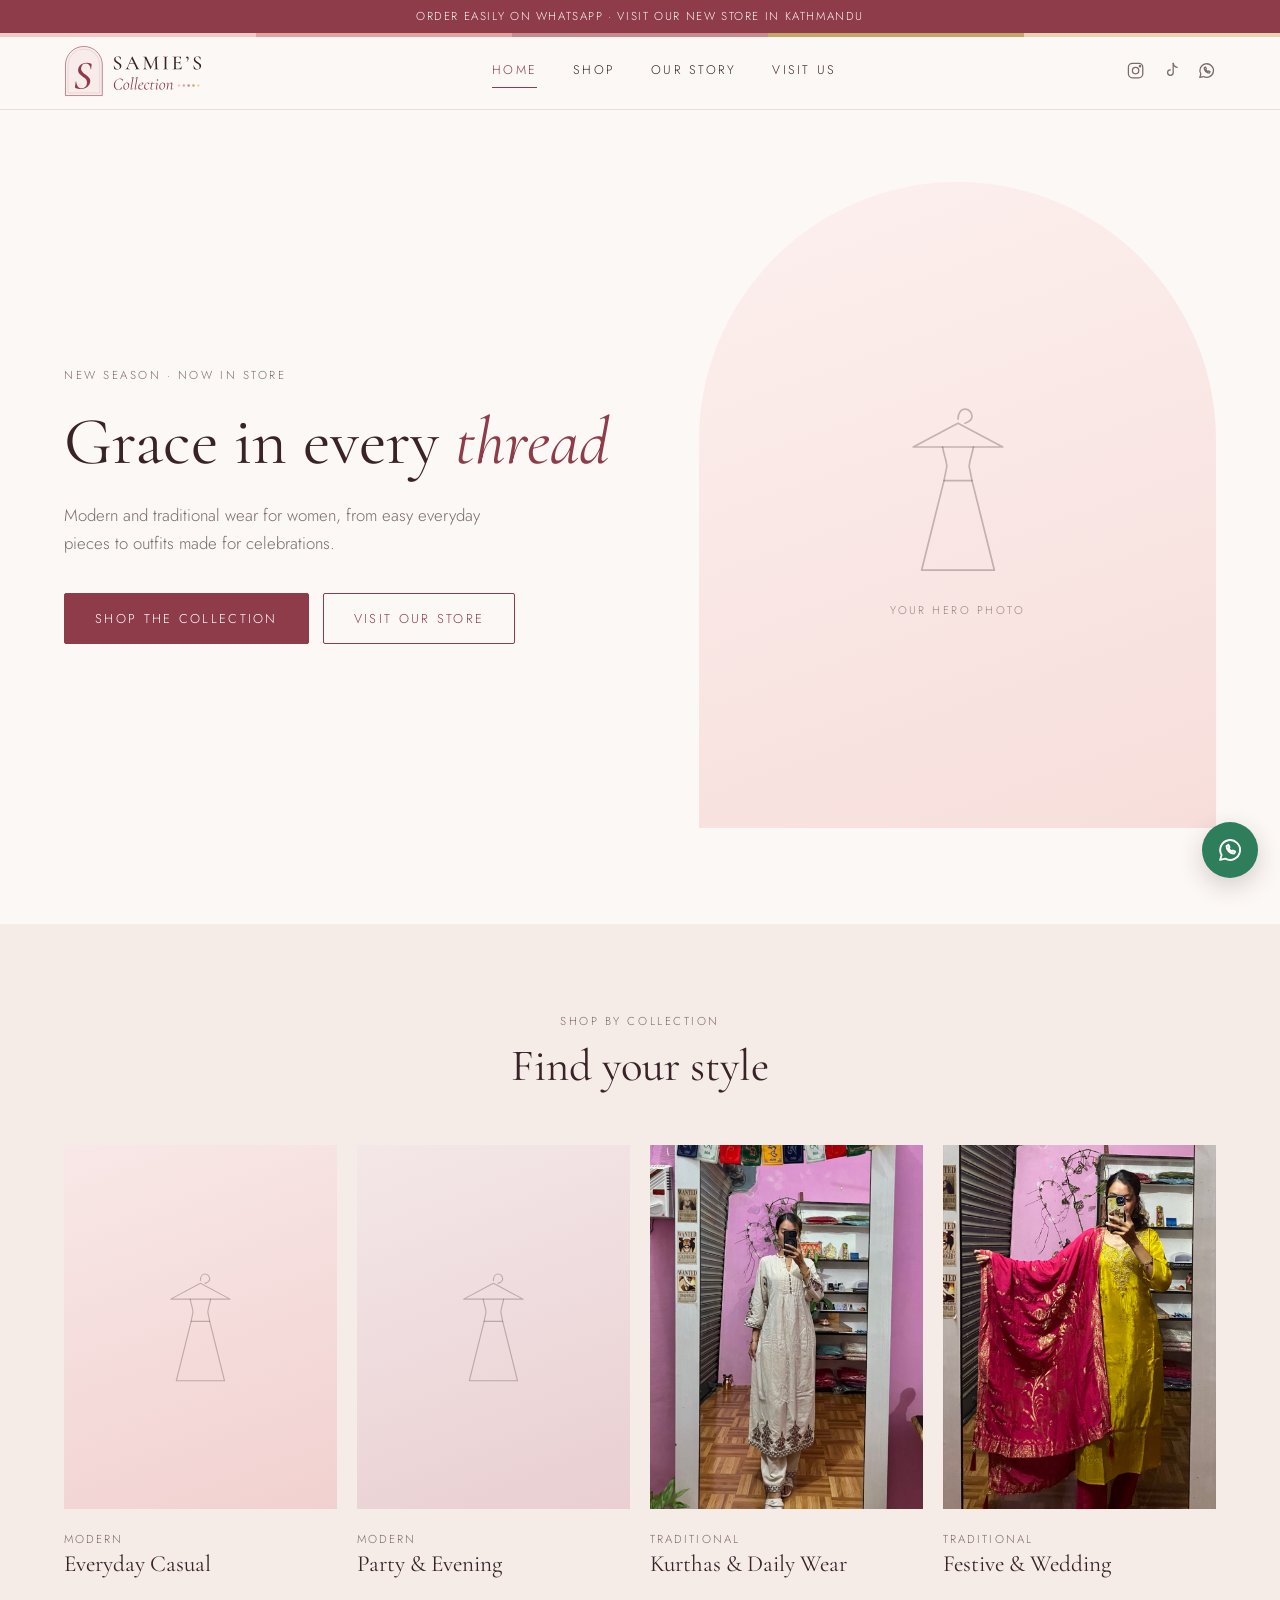
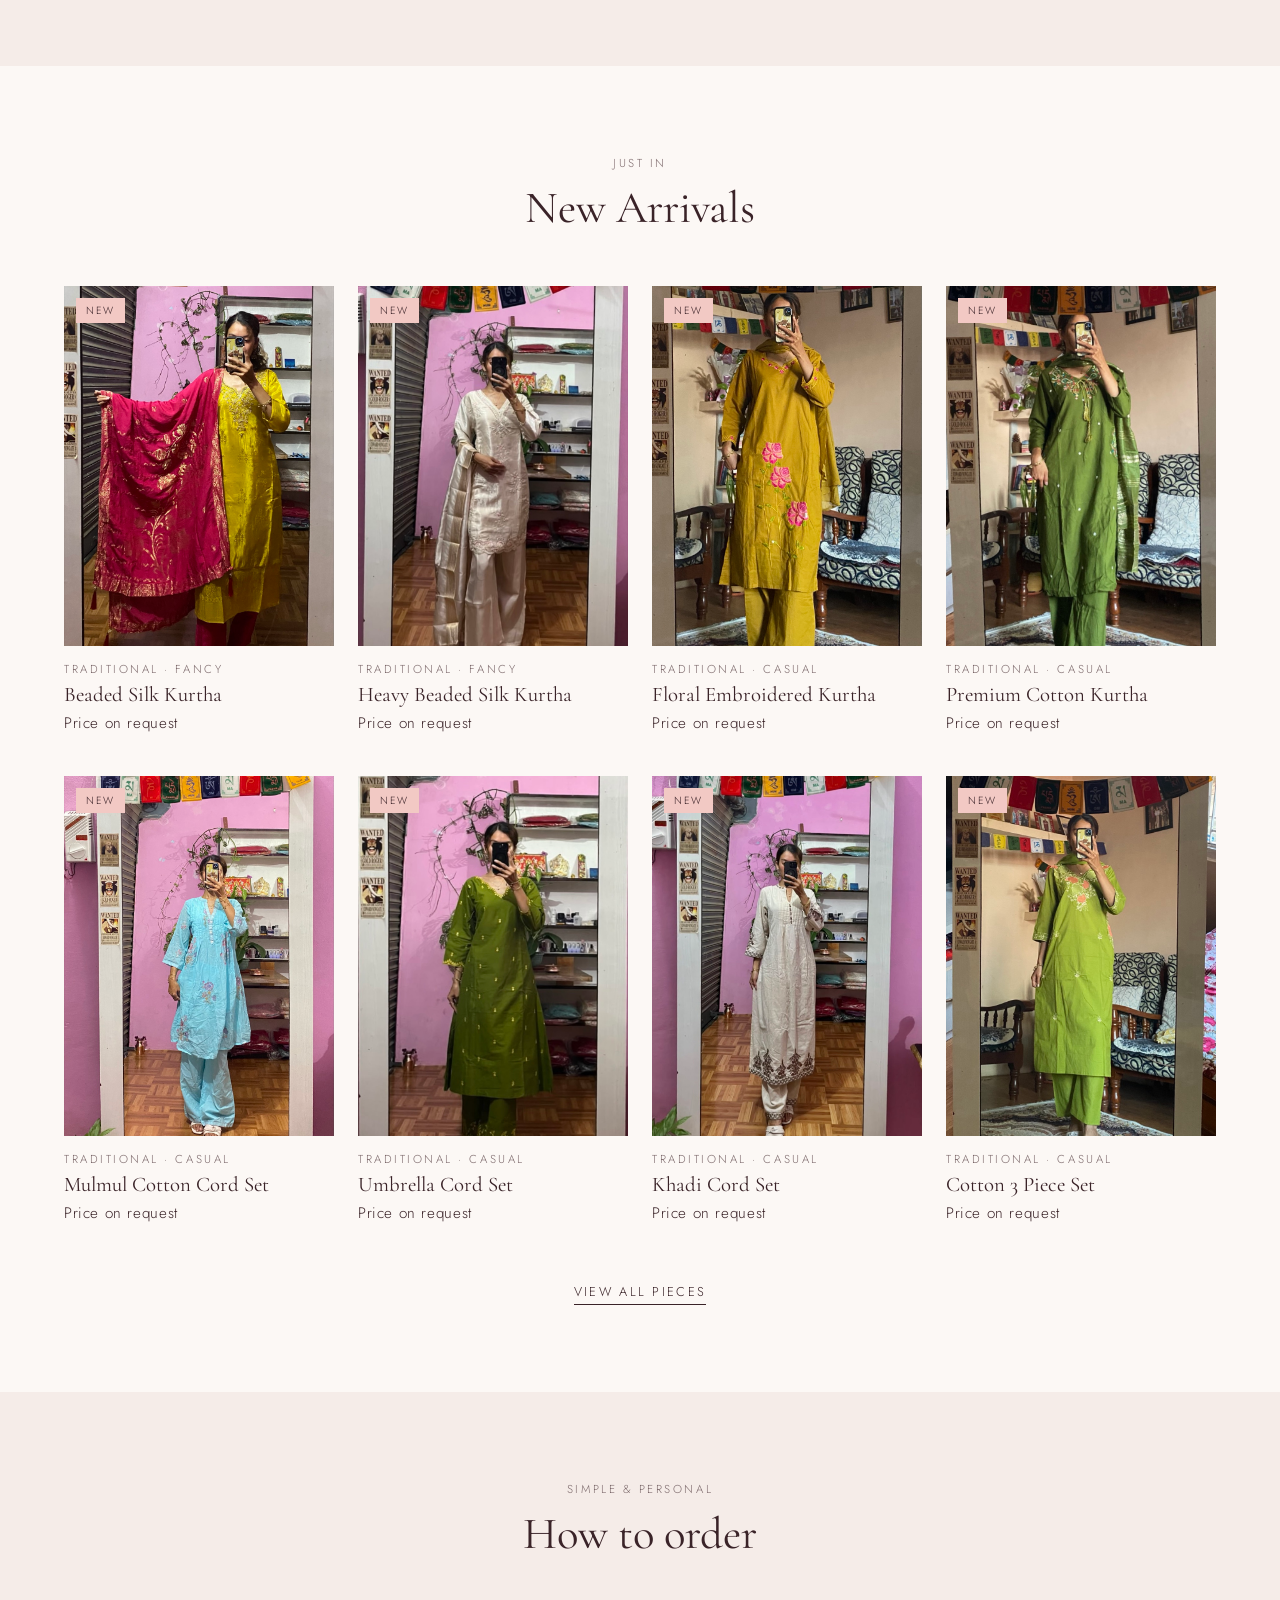
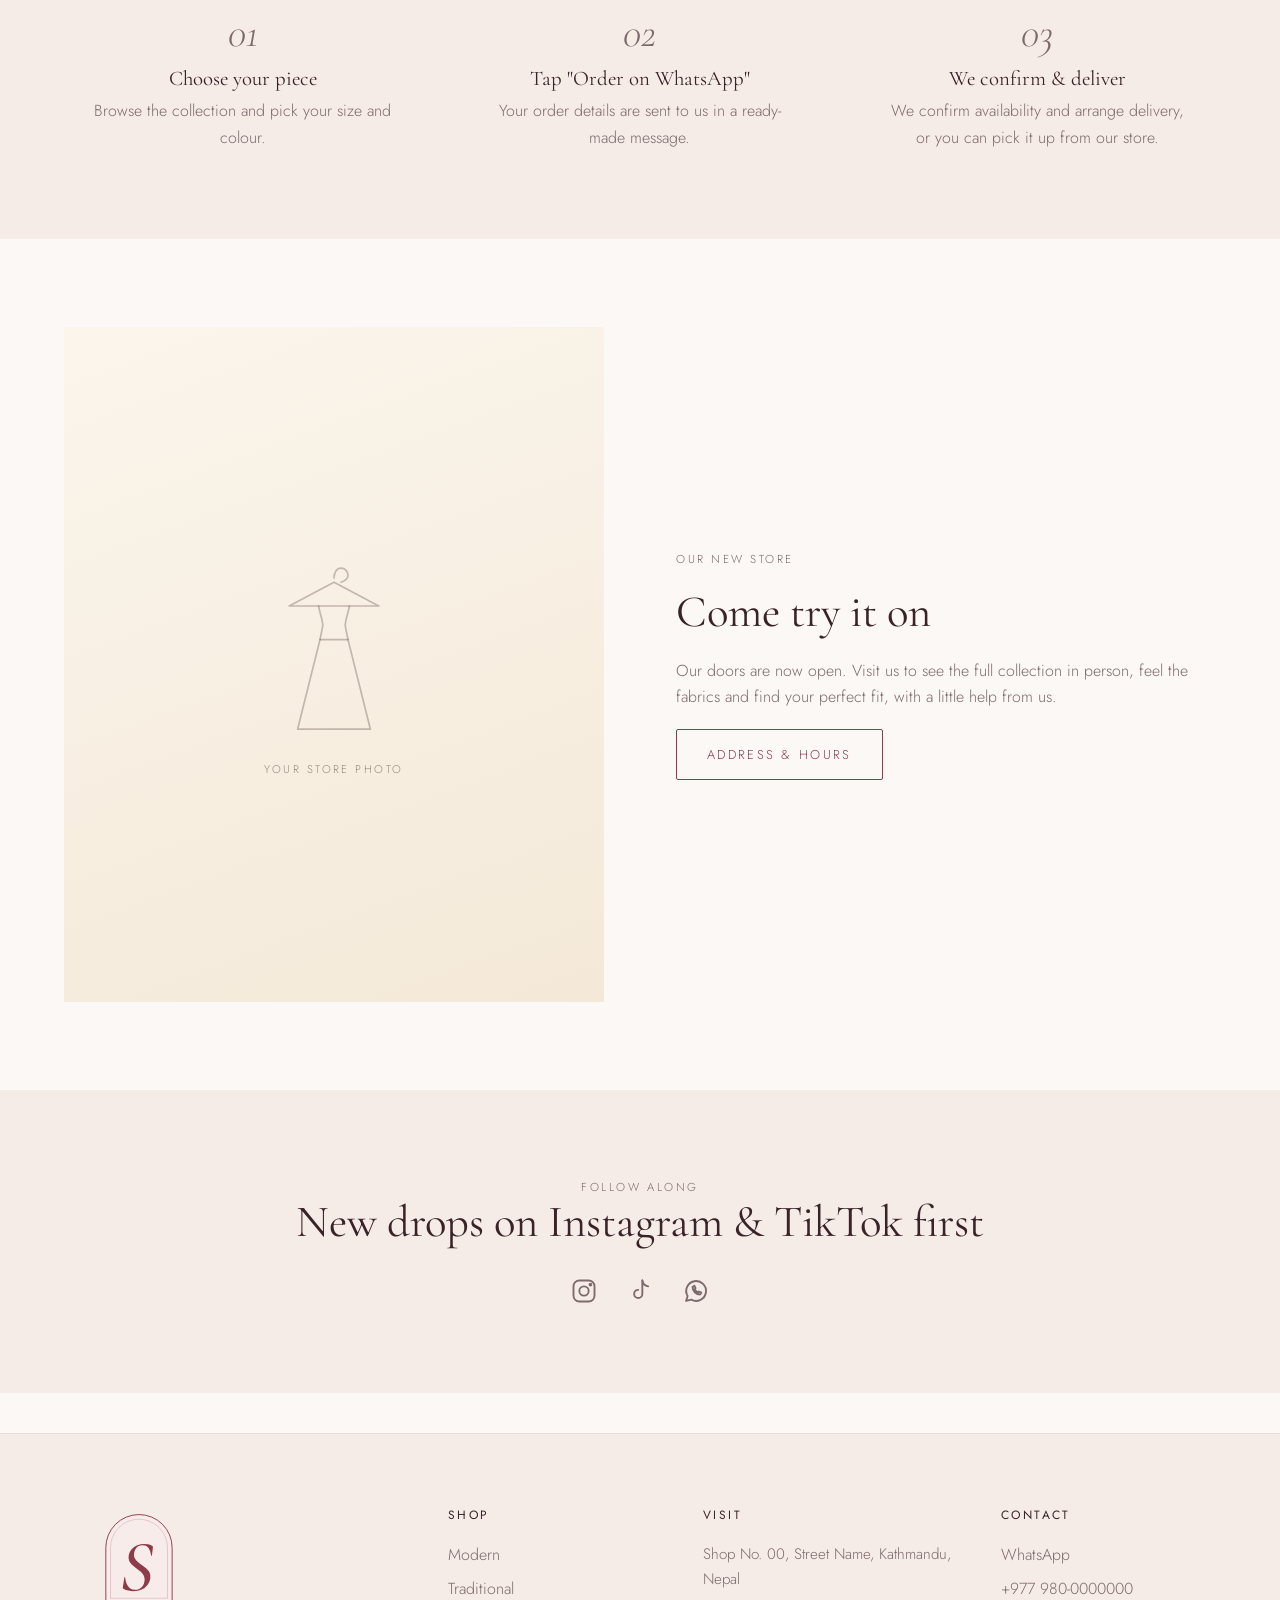
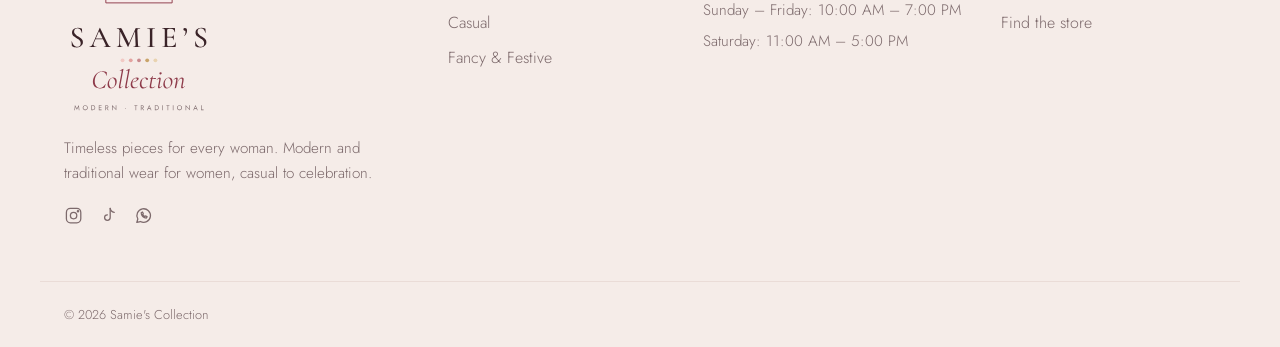
==== commit 0951c683: "Add first 8 real traditional products with photos Co-Authored-By: Claude Opus 5.5 <noreply@anthropic" ====
--- a/index.html
+++ b/index.html
@@ -49,11 +49,11 @@
             <div class="tile-label"><span>Modern</span><h3>Party &amp; Evening</h3></div>
           </a>
           <a class="tile" href="shop.html?style=Traditional&amp;occasion=Casual">
-            <div class="tile-img" data-ph="4" data-src="images/collection-traditional-casual.jpg"></div>
-            <div class="tile-label"><span>Traditional</span><h3>Kurtas &amp; Daily Wear</h3></div>
+            <div class="tile-img" data-ph="4" data-src="images/products/khadi-cord-set-1.jpg"></div>
+            <div class="tile-label"><span>Traditional</span><h3>Kurthas &amp; Daily Wear</h3></div>
           </a>
           <a class="tile" href="shop.html?style=Traditional&amp;occasion=Fancy">
-            <div class="tile-img" data-ph="3" data-src="images/collection-traditional-fancy.jpg"></div>
+            <div class="tile-img" data-ph="3" data-src="images/products/beaded-silk-kurtha-1.jpg"></div>
             <div class="tile-label"><span>Traditional</span><h3>Festive &amp; Wedding</h3></div>
           </a>
         </div>
